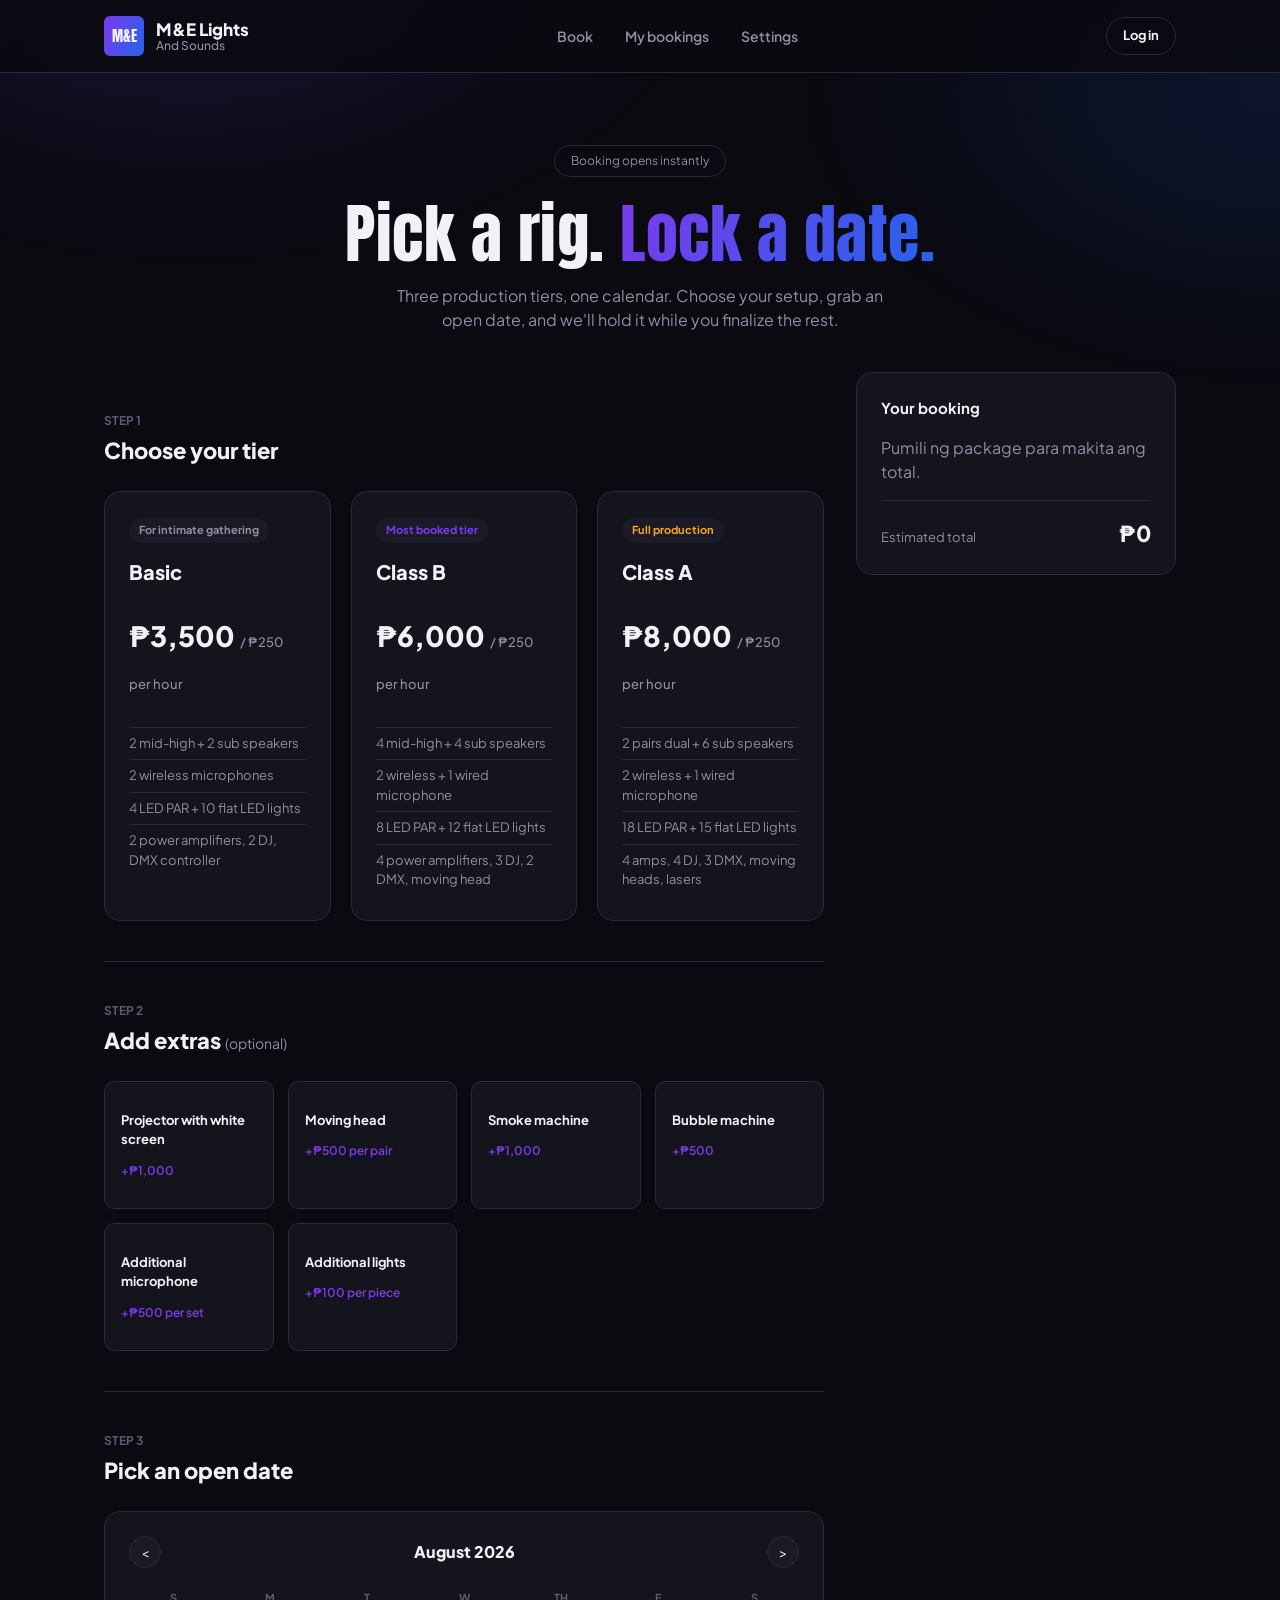
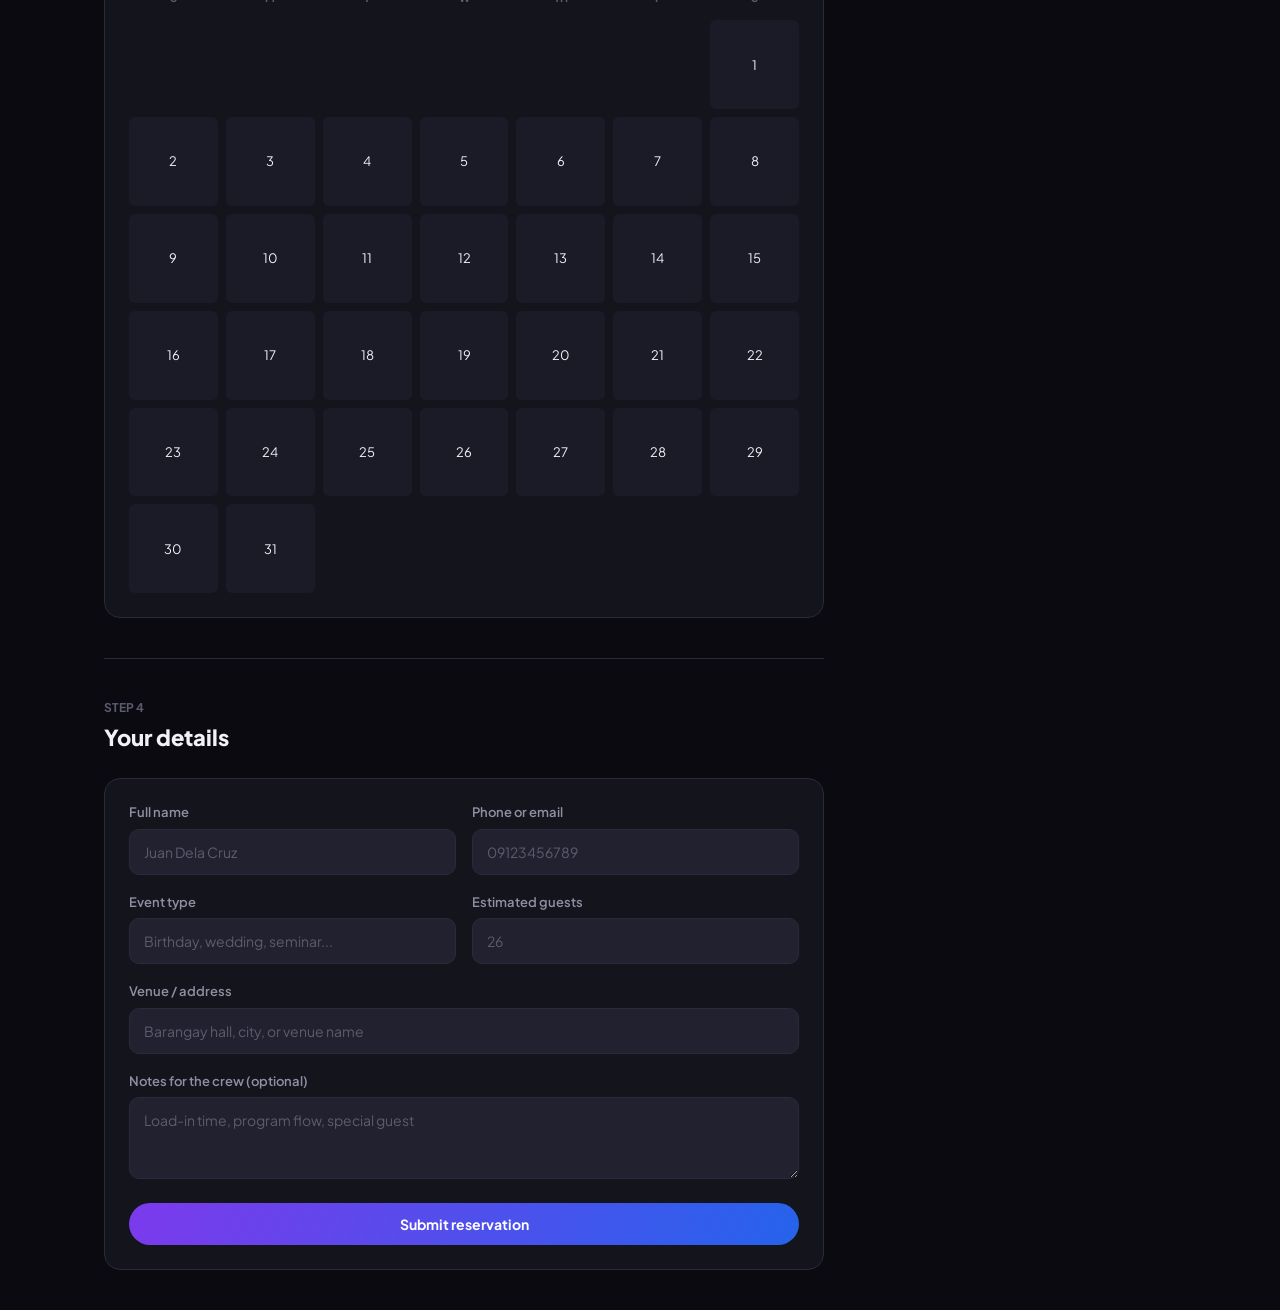
==== student-information-system/Front-end/index.html @ a0933468 "Add frontend pages: login, signup, dashboard, booking flow, settings" ====
<!DOCTYPE html>
<html lang="en">
<head>
<meta charset="UTF-8" />
<meta name="viewport" content="width=device-width, initial-scale=1.0" />
<title>M&E Lights and Sounds — Book Your Event</title>
<link rel="stylesheet" href="css/style.css" />
<style>
  .hero { padding: 72px 0 40px; text-align: center; }
  .hero-pill {
    display: inline-block; padding: 6px 16px; border-radius: 999px;
    border: 1px solid var(--border-subtle); font-size: 12px; color: var(--text-muted);
    margin-bottom: 24px;
  }
  .hero h1 {
    font-family: var(--font-display);
    font-weight: 400;
    font-size: clamp(36px, 6vw, 64px);
    letter-spacing: 0.5px;
    line-height: 1.05;
    margin: 0 0 16px;
  }
  .hero h1 .accent {
    background: var(--gradient-primary);
    -webkit-background-clip: text;
    background-clip: text;
    color: transparent;
  }
  .hero p { color: var(--text-muted); max-width: 520px; margin: 0 auto; font-size: 16px; }

  .step-section { padding: 40px 0; border-top: 1px solid var(--border-subtle); }
  .step-label { font-size: 12px; color: var(--text-faint); font-weight: 700; margin-bottom: 4px; }
  .step-title { font-size: 22px; font-weight: 800; margin: 0 0 24px; }

  .tier-grid {
    display: grid;
    grid-template-columns: repeat(3, 1fr);
    gap: 20px;
  }

  .tier-card {
    background: var(--bg-surface);
    border: 1px solid var(--border-subtle);
    border-radius: var(--radius-lg);
    padding: 24px;
    cursor: pointer;
    transition: border-color .15s ease, transform .15s ease;
  }

  .tier-card:hover { transform: translateY(-2px); }
  .tier-card.is-selected { border-color: var(--violet); box-shadow: 0 0 0 1px var(--violet); }

  .tier-tag {
    display: inline-block; font-size: 11px; font-weight: 700; padding: 4px 10px;
    border-radius: 999px; background: var(--bg-surface-2); color: var(--text-muted);
    margin-bottom: 14px;
  }

  .tier-name { font-size: 20px; font-weight: 800; margin: 0 0 4px; }
  .tier-price { font-size: 28px; font-weight: 800; }
  .tier-price small { font-size: 13px; font-weight: 500; color: var(--text-muted); }

  .tier-features { margin: 18px 0 0; padding: 0; list-style: none; }
  .tier-features li {
    font-size: 13px; color: var(--text-muted); padding: 6px 0;
    border-top: 1px solid var(--border-subtle);
  }

  .addon-grid {
    display: grid;
    grid-template-columns: repeat(4, 1fr);
    gap: 14px;
  }

  .addon-card {
    background: var(--bg-surface);
    border: 1px solid var(--border-subtle);
    border-radius: var(--radius-md);
    padding: 16px;
    cursor: pointer;
    transition: border-color .15s ease;
  }

  .addon-card.is-selected { border-color: var(--violet); }
  .addon-name { font-size: 13px; font-weight: 700; margin-bottom: 4px; }
  .addon-price { font-size: 12px; color: var(--violet); font-weight: 600; }

  .calendar-header {
    display: flex; align-items: center; justify-content: space-between; margin-bottom: 16px;
  }
  .calendar-title { font-weight: 800; font-size: 16px; }
  .calendar-nav {
    background: var(--bg-surface-2); border: 1px solid var(--border-subtle); color: var(--text-primary);
    width: 32px; height: 32px; border-radius: 50%; font-size: 14px;
  }
  .calendar-grid {
    display: grid; grid-template-columns: repeat(7, 1fr); gap: 8px;
  }
  .calendar-dow { text-align: center; font-size: 11px; color: var(--text-faint); font-weight: 700; padding: 6px 0; }
  .calendar-day {
    aspect-ratio: 1; border-radius: var(--radius-sm); background: var(--bg-surface-2);
    border: 1px solid transparent; color: var(--text-primary); font-size: 13px;
  }
  .calendar-day.is-empty { background: transparent; }
  .calendar-day:not(.is-empty):hover { border-color: var(--text-faint); }
  .calendar-day.is-selected { background: var(--gradient-primary); font-weight: 700; }

  .booking-layout {
    display: grid; grid-template-columns: 1fr 320px; gap: 32px; align-items: start;
  }

  .summary-card { position: sticky; top: 96px; padding: 24px; }
  .summary-card h3 { margin: 0 0 16px; font-size: 15px; }
  .summary-line {
    display: flex; justify-content: space-between; font-size: 13px; color: var(--text-muted);
    padding: 8px 0; border-bottom: 1px solid var(--border-subtle);
  }
  .summary-total {
    display: flex; justify-content: space-between; align-items: baseline;
    margin-top: 16px; padding-top: 16px; border-top: 1px solid var(--border-subtle);
  }
  .summary-total span:first-child { font-size: 13px; color: var(--text-muted); }
  .summary-total span:last-child { font-size: 22px; font-weight: 800; }

  @media (max-width: 900px) {
    .tier-grid, .addon-grid { grid-template-columns: 1fr 1fr; }
    .booking-layout { grid-template-columns: 1fr; }
    .summary-card { position: static; }
  }
</style>
</head>
<body>

<header class="site-header">
  <div class="container">
    <div class="brand">
      <div class="brand-mark">M&E</div>
      <div class="brand-name">M&E Lights <span>And Sounds</span></div>
    </div>
    <nav class="site-nav">
      <ul>
        <li><a href="index.html">Book</a></li>
        <li><a href="dashboard.html">My bookings</a></li>
        <li><a href="settings.html">Settings</a></li>
      </ul>
    </nav>
    <div class="header-actions">
      <a class="btn btn-ghost btn-sm" href="login.html">Log in</a>
    </div>
  </div>
</header>

<section class="hero">
  <div class="container">
    <span class="hero-pill">Booking opens instantly</span>
    <h1>Pick a rig. <span class="accent">Lock a date.</span></h1>
    <p>Three production tiers, one calendar. Choose your setup, grab an open date, and we'll hold it while you finalize the rest.</p>
  </div>
</section>

<div class="container booking-layout">
  <div>

    <section class="step-section" style="border-top:none;">
      <div class="step-label">STEP 1</div>
      <h2 class="step-title">Choose your tier</h2>
      <div class="tier-grid">

        <div class="tier-card" onclick="selectTier('basic', this)">
          <span class="tier-tag">For intimate gathering</span>
          <p class="tier-name">Basic</p>
          <p class="tier-price">₱3,500 <small>/ ₱250 per hour</small></p>
          <ul class="tier-features">
            <li>2 mid-high + 2 sub speakers</li>
            <li>2 wireless microphones</li>
            <li>4 LED PAR + 10 flat LED lights</li>
            <li>2 power amplifiers, 2 DJ, DMX controller</li>
          </ul>
        </div>

        <div class="tier-card" onclick="selectTier('classb', this)">
          <span class="tier-tag" style="color:var(--violet);">Most booked tier</span>
          <p class="tier-name">Class B</p>
          <p class="tier-price">₱6,000 <small>/ ₱250 per hour</small></p>
          <ul class="tier-features">
            <li>4 mid-high + 4 sub speakers</li>
            <li>2 wireless + 1 wired microphone</li>
            <li>8 LED PAR + 12 flat LED lights</li>
            <li>4 power amplifiers, 3 DJ, 2 DMX, moving head</li>
          </ul>
        </div>

        <div class="tier-card" onclick="selectTier('classa', this)">
          <span class="tier-tag" style="color:var(--amber);">Full production</span>
          <p class="tier-name">Class A</p>
          <p class="tier-price">₱8,000 <small>/ ₱250 per hour</small></p>
          <ul class="tier-features">
            <li>2 pairs dual + 6 sub speakers</li>
            <li>2 wireless + 1 wired microphone</li>
            <li>18 LED PAR + 15 flat LED lights</li>
            <li>4 amps, 4 DJ, 3 DMX, moving heads, lasers</li>
          </ul>
        </div>

      </div>
    </section>

    <section class="step-section">
      <div class="step-label">STEP 2</div>
      <h2 class="step-title">Add extras <span class="text-muted" style="font-weight:400; font-size:14px;">(optional)</span></h2>
      <div class="addon-grid">
        <div class="addon-card" onclick="toggleAddon('projector', this)">
          <p class="addon-name">Projector with white screen</p>
          <p class="addon-price">+₱1,000</p>
        </div>
        <div class="addon-card" onclick="toggleAddon('moving', this)">
          <p class="addon-name">Moving head</p>
          <p class="addon-price">+₱500 per pair</p>
        </div>
        <div class="addon-card" onclick="toggleAddon('smoke', this)">
          <p class="addon-name">Smoke machine</p>
          <p class="addon-price">+₱1,000</p>
        </div>
        <div class="addon-card" onclick="toggleAddon('bubble', this)">
          <p class="addon-name">Bubble machine</p>
          <p class="addon-price">+₱500</p>
        </div>
        <div class="addon-card" onclick="toggleAddon('mic', this)">
          <p class="addon-name">Additional microphone</p>
          <p class="addon-price">+₱500 per set</p>
        </div>
        <div class="addon-card" onclick="toggleAddon('lights', this)">
          <p class="addon-name">Additional lights</p>
          <p class="addon-price">+₱100 per piece</p>
        </div>
      </div>
    </section>

    <section class="step-section">
      <div class="step-label">STEP 3</div>
      <h2 class="step-title">Pick an open date</h2>
      <div class="card" style="padding:24px;">
        <div id="booking-calendar"></div>
      </div>
    </section>

    <section class="step-section">
      <div class="step-label">STEP 4</div>
      <h2 class="step-title">Your details</h2>
      <div class="card" style="padding:24px;">
        <div class="field-row">
          <div class="field">
            <label for="full-name">Full name</label>
            <input id="full-name" type="text" placeholder="Juan Dela Cruz" />
          </div>
          <div class="field">
            <label for="contact">Phone or email</label>
            <input id="contact" type="text" placeholder="09123456789" />
          </div>
        </div>
        <div class="field-row">
          <div class="field">
            <label for="event-type">Event type</label>
            <input id="event-type" type="text" placeholder="Birthday, wedding, seminar..." />
          </div>
          <div class="field">
            <label for="guests">Estimated guests</label>
            <input id="guests" type="number" placeholder="26" />
          </div>
        </div>
        <div class="field">
          <label for="venue">Venue / address</label>
          <input id="venue" type="text" placeholder="Barangay hall, city, or venue name" />
        </div>
        <div class="field">
          <label for="notes">Notes for the crew (optional)</label>
          <textarea id="notes" rows="3" placeholder="Load-in time, program flow, special guest"></textarea>
        </div>
        <button class="btn btn-primary btn-block" onclick="alert('Reservation submitted! Confirmation will be sent to your contact info.')">Submit reservation</button>
      </div>
    </section>

  </div>

  <aside class="card summary-card">
    <h3>Your booking</h3>
    <div id="booking-summary"><p class="text-muted">Pumili ng package para makita ang total.</p></div>
    <div class="summary-total">
      <span>Estimated total</span>
      <span id="booking-total">₱0</span>
    </div>
  </aside>
</div>

<script src="js/main.js"></script>
<script>
  renderCalendar('booking-calendar', 2026, 7); // August 2026
</script>

</body>
</html>
---- student-information-system/Front-end/css/style.css ----
/* ==========================================================================
   M&E Lights and Sounds — Shared Styles
   ========================================================================== */

@import url('https://fonts.googleapis.com/css2?family=Anton&family=Plus+Jakarta+Sans:wght@400;500;600;700;800&display=swap');

:root {
  /* Color tokens */
  --bg-void: #0a0a10;
  --bg-surface: #14141d;
  --bg-surface-2: #1b1b27;
  --bg-input: #21212f;
  --border-subtle: #2a2a3a;
  --text-primary: #f2f2f6;
  --text-muted: #8f8fa3;
  --text-faint: #5c5c70;

  --violet: #7c3aed;
  --blue: #2563eb;
  --gradient-primary: linear-gradient(115deg, var(--violet), var(--blue));

  --amber: #f5a623;
  --amber-dim: rgba(245, 166, 35, 0.15);
  --green: #22c55e;
  --green-dim: rgba(34, 197, 94, 0.15);

  --radius-lg: 16px;
  --radius-md: 10px;
  --radius-sm: 6px;

  --font-display: 'Anton', sans-serif;
  --font-body: 'Plus Jakarta Sans', sans-serif;
}

* { box-sizing: border-box; }

body {
  margin: 0;
  background: var(--bg-void);
  color: var(--text-primary);
  font-family: var(--font-body);
  line-height: 1.5;
  -webkit-font-smoothing: antialiased;
}

body::before {
  content: '';
  position: fixed;
  inset: 0;
  z-index: -1;
  background:
    radial-gradient(ellipse 900px 600px at 15% -10%, rgba(124, 58, 237, 0.16), transparent 60%),
    radial-gradient(ellipse 800px 500px at 100% 10%, rgba(37, 99, 235, 0.14), transparent 60%);
}

a { color: inherit; text-decoration: none; }
ul { list-style: none; margin: 0; padding: 0; }
button { font-family: inherit; cursor: pointer; }
input, textarea, select { font-family: inherit; }

.container {
  max-width: 1120px;
  margin: 0 auto;
  padding: 0 24px;
}

/* ---------- Header / Nav ---------- */
.site-header {
  border-bottom: 1px solid var(--border-subtle);
  background: rgba(10, 10, 16, 0.85);
  backdrop-filter: blur(10px);
  position: sticky;
  top: 0;
  z-index: 50;
}

.site-header .container {
  display: flex;
  align-items: center;
  justify-content: space-between;
  height: 72px;
}

.brand {
  display: flex;
  align-items: center;
  gap: 12px;
}

.brand-mark {
  width: 40px;
  height: 40px;
  border-radius: var(--radius-sm);
  background: var(--gradient-primary);
  display: flex;
  align-items: center;
  justify-content: center;
  font-family: var(--font-display);
  font-size: 15px;
  flex-shrink: 0;
}

.brand-name {
  font-weight: 800;
  font-size: 17px;
  line-height: 1.1;
}

.brand-name span {
  display: block;
  font-weight: 500;
  font-size: 12px;
  color: var(--text-muted);
}

.site-nav ul {
  display: flex;
  gap: 32px;
}

.site-nav a {
  font-size: 14px;
  font-weight: 600;
  color: var(--text-muted);
  transition: color .15s ease;
}

.site-nav a:hover { color: var(--text-primary); }

.header-actions {
  display: flex;
  align-items: center;
  gap: 12px;
}

/* ---------- Buttons ---------- */
.btn {
  display: inline-flex;
  align-items: center;
  justify-content: center;
  gap: 8px;
  padding: 12px 22px;
  border-radius: 999px;
  border: none;
  font-weight: 700;
  font-size: 14px;
  transition: transform .15s ease, opacity .15s ease;
}

.btn:active { transform: scale(0.97); }

.btn-primary {
  background: var(--gradient-primary);
  color: #fff;
}

.btn-primary:hover { opacity: 0.92; }

.btn-ghost {
  background: transparent;
  color: var(--text-primary);
  border: 1px solid var(--border-subtle);
}

.btn-ghost:hover { border-color: var(--text-faint); }

.btn-block { width: 100%; }

.btn-sm { padding: 8px 16px; font-size: 13px; }

.btn-danger-outline {
  background: transparent;
  border: 1px solid var(--border-subtle);
  color: var(--text-muted);
}

/* ---------- Cards / Surfaces ---------- */
.card {
  background: var(--bg-surface);
  border: 1px solid var(--border-subtle);
  border-radius: var(--radius-lg);
}

.eyebrow {
  display: inline-block;
  font-size: 12px;
  font-weight: 700;
  color: var(--amber);
  margin-bottom: 8px;
}

/* ---------- Form fields ---------- */
.field { margin-bottom: 18px; }

.field label {
  display: block;
  font-size: 13px;
  font-weight: 600;
  color: var(--text-muted);
  margin-bottom: 6px;
}

.field input,
.field textarea {
  width: 100%;
  padding: 13px 14px;
  border-radius: var(--radius-md);
  border: 1px solid var(--border-subtle);
  background: var(--bg-input);
  color: var(--text-primary);
  font-size: 14px;
  outline: none;
  transition: border-color .15s ease;
}

.field input::placeholder,
.field textarea::placeholder { color: var(--text-faint); }

.field input:focus,
.field textarea:focus { border-color: var(--violet); }

.field-row {
  display: grid;
  grid-template-columns: 1fr 1fr;
  gap: 16px;
}

/* ---------- Status pills ---------- */
.pill {
  display: inline-block;
  padding: 5px 14px;
  border-radius: 999px;
  font-size: 12px;
  font-weight: 700;
}

.pill-pending { background: var(--amber-dim); color: var(--amber); }
.pill-finished { background: var(--green-dim); color: var(--green); }

/* ---------- Utility ---------- */
.text-muted { color: var(--text-muted); }
.mt-0 { margin-top: 0; }

@media (max-width: 720px) {
  .site-nav { display: none; }
  .field-row { grid-template-columns: 1fr; }
}
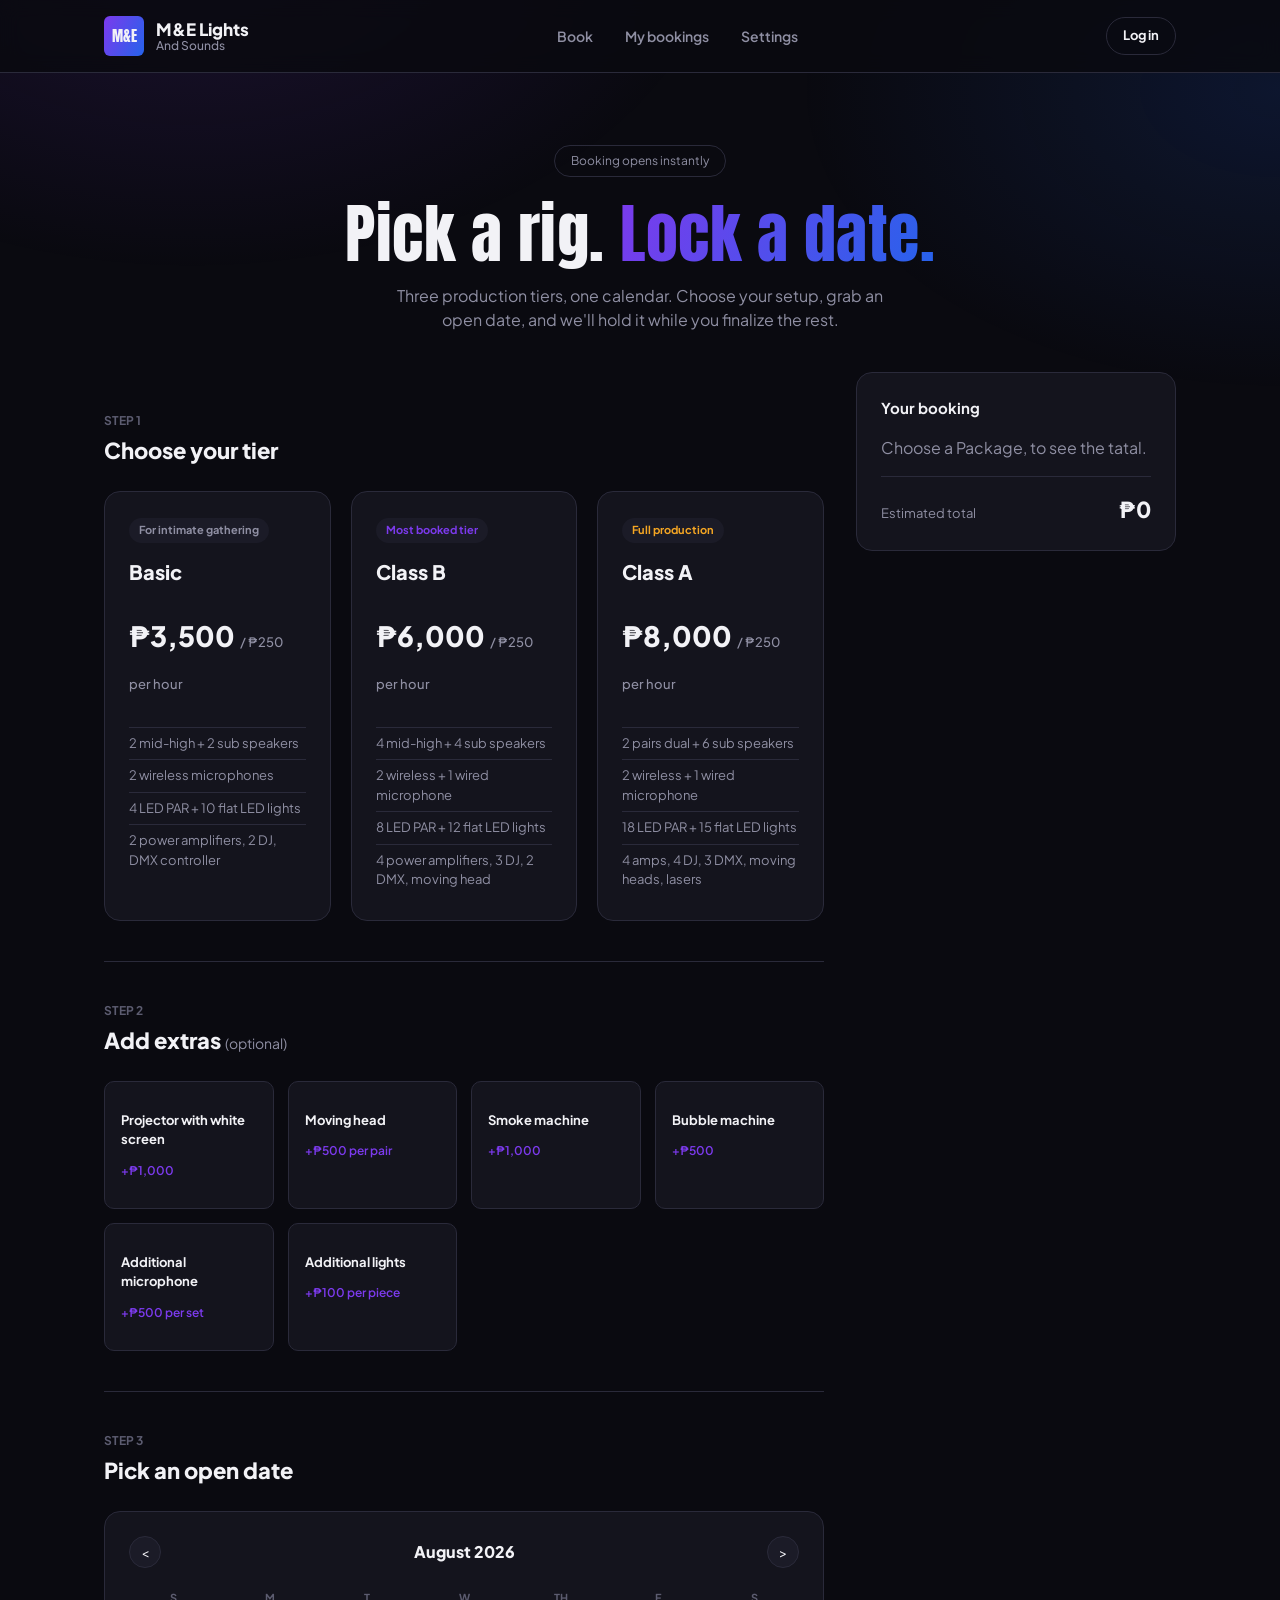
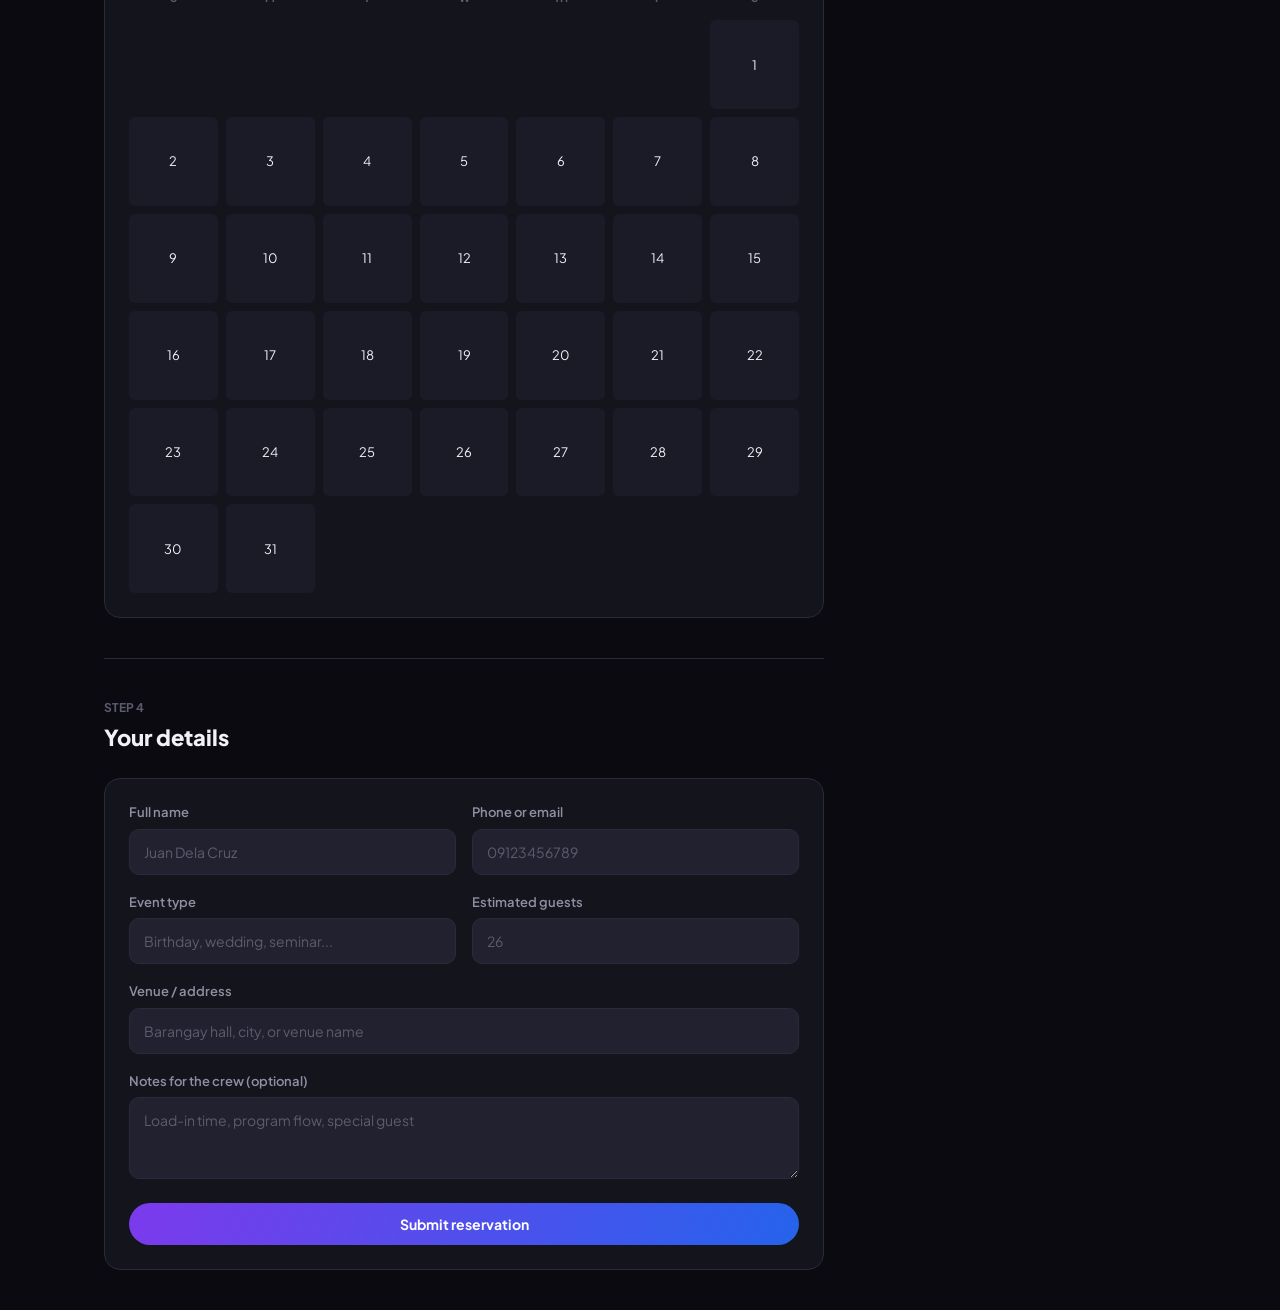
==== commit 417d7595: "Update booking summary text for clarity" ====
--- a/student-information-system/Front-end/index.html
+++ b/student-information-system/Front-end/index.html
@@ -284,7 +284,7 @@
 
   <aside class="card summary-card">
     <h3>Your booking</h3>
-    <div id="booking-summary"><p class="text-muted">Pumili ng package para makita ang total.</p></div>
+    <div id="booking-summary"><p class="text-muted">Choose a Package, to see the tatal.</p></div>
     <div class="summary-total">
       <span>Estimated total</span>
       <span id="booking-total">₱0</span>
